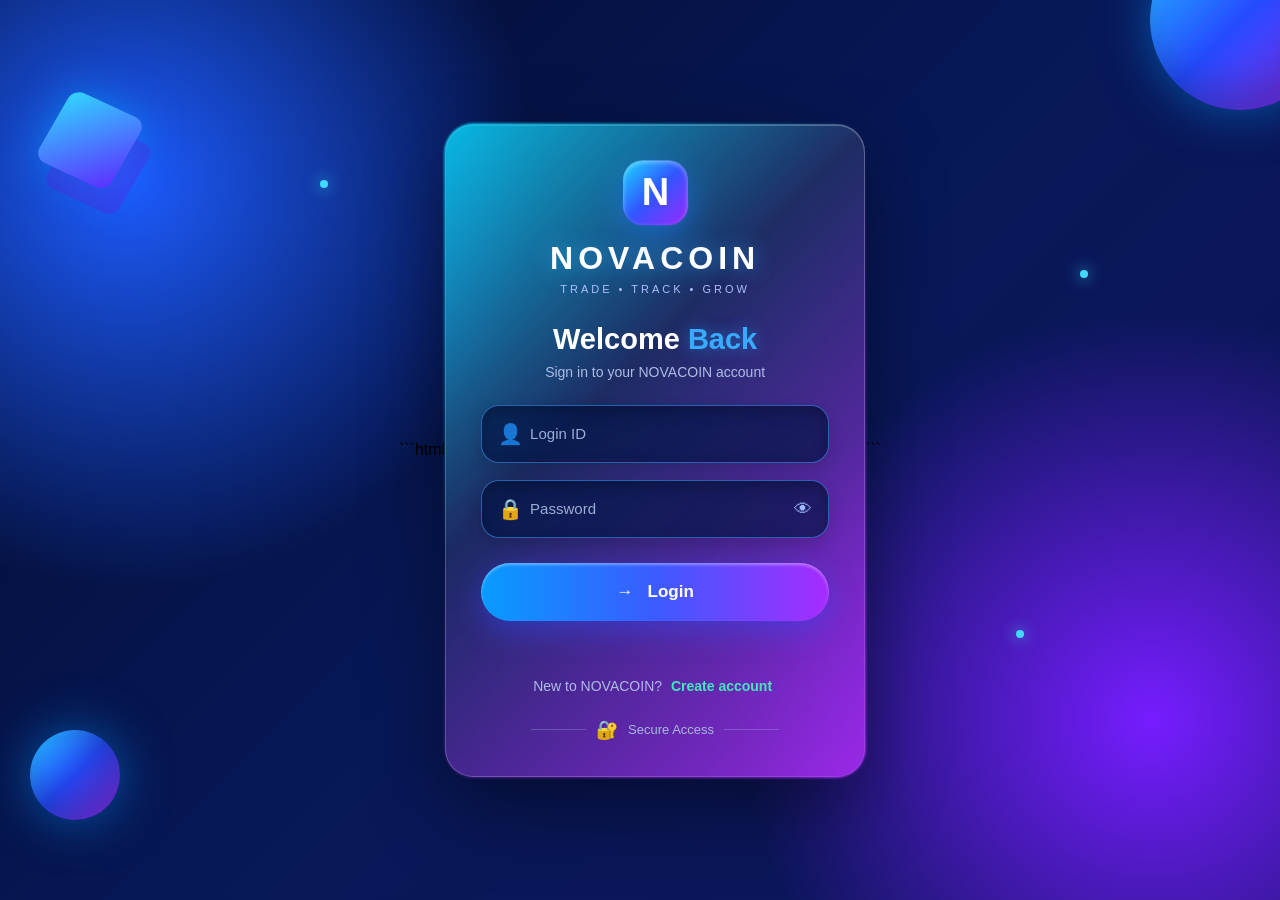
==== index.html @ 46107ed2 "Add files via upload" ====
```html
<!DOCTYPE html>
<html lang="en">

<head>

    <meta charset="UTF-8">
    <meta name="viewport"
          content="width=device-width, initial-scale=1.0">

    <title>NOVACOIN | Sign In</title>

    <style>

        * {
            box-sizing: border-box;
            margin: 0;
            padding: 0;
        }

        body {

            min-height: 100vh;

            display: flex;
            justify-content: center;
            align-items: center;

            overflow: hidden;

            font-family:
                Arial,
                Helvetica,
                sans-serif;

            background:
                radial-gradient(
                    circle at 10% 20%,
                    #1d5cff 0%,
                    transparent 30%
                ),
                radial-gradient(
                    circle at 90% 80%,
                    #761dff 0%,
                    transparent 30%
                ),
                linear-gradient(
                    135deg,
                    #020b2d,
                    #071858,
                    #10145c
                );

            position: relative;
        }


        /* =========================
           BACKGROUND 3D SHAPES
        ========================== */

        .circle {

            position: absolute;

            width: 180px;
            height: 180px;

            border-radius: 50%;

            background:
                linear-gradient(
                    135deg,
                    #24c6ff,
                    #254bff,
                    #9b2cff
                );

            box-shadow:
                0 0 50px rgba(0, 153, 255, .5),
                inset -20px -20px 40px rgba(0,0,0,.25);

            animation: float 6s ease-in-out infinite;
        }

        .circle.one {

            top: -70px;
            right: -50px;

        }

        .circle.two {

            width: 90px;
            height: 90px;

            left: 30px;
            bottom: 80px;

            animation-delay: 2s;
        }


        /* 3D cube */

        .cube {

            position: absolute;

            width: 80px;
            height: 80px;

            left: 50px;
            top: 100px;

            background:
                linear-gradient(
                    135deg,
                    #30d9ff,
                    #5d2cff
                );

            transform:
                rotate(25deg)
                skew(-5deg);

            border-radius: 12px;

            box-shadow:
                20px 20px 0 rgba(88, 33, 220, .35),
                0 0 40px rgba(0, 174, 255, .5);

            animation:
                cubeFloat 7s ease-in-out infinite;
        }


        /* =========================
           FLOATING DOTS
        ========================== */

        .dot {

            position: absolute;

            width: 8px;
            height: 8px;

            background: #42d9ff;

            border-radius: 50%;

            box-shadow:
                0 0 15px #42d9ff;

            animation:
                float 5s infinite ease-in-out;
        }

        .dot1 {
            top: 20%;
            left: 25%;
        }

        .dot2 {
            top: 70%;
            right: 20%;
            animation-delay: 1s;
        }

        .dot3 {
            top: 30%;
            right: 15%;
            animation-delay: 2s;
        }


        /* =========================
           MAIN LOGIN CARD
        ========================== */

        .login-container {

            width: 92%;
            max-width: 420px;

            padding: 35px;

            position: relative;

            border-radius: 28px;

            background:
                linear-gradient(
                    145deg,
                    rgba(255,255,255,.13),
                    rgba(255,255,255,.04)
                );

            border:
                1px solid rgba(255,255,255,.25);

            backdrop-filter:
                blur(20px);

            -webkit-backdrop-filter:
                blur(20px);

            box-shadow:

                0 30px 80px
                rgba(0,0,0,.45),

                inset 0 1px 0
                rgba(255,255,255,.25);

            z-index: 10;

            animation:
                cardAppear .8s ease;
        }


        /* glowing border */

        .login-container::before {

            content: "";

            position: absolute;

            inset: -2px;

            border-radius: 30px;

            background:
                linear-gradient(
                    135deg,
                    #00d9ff,
                    transparent 40%,
                    #b52cff
                );

            z-index: -1;

            opacity: .8;

            filter: blur(1px);
        }


        /* =========================
           LOGO
        ========================== */

        .logo {

            text-align: center;

            margin-bottom: 8px;
        }

        .logo-icon {

            width: 65px;
            height: 65px;

            margin: auto;

            display: flex;

            justify-content: center;
            align-items: center;

            border-radius: 20px;

            font-size: 38px;
            font-weight: 900;

            color: white;

            background:
                linear-gradient(
                    135deg,
                    #19d9ff,
                    #3155ff,
                    #9c28ff
                );

            box-shadow:

                0 10px 30px
                rgba(28,123,255,.5),

                inset 0 2px 5px
                rgba(255,255,255,.4);

            transform:
                perspective(300px)
                rotateX(5deg);

            animation:
                logoFloat 4s ease-in-out infinite;
        }


        .brand {

            margin-top: 15px;

            color: white;

            font-size: 32px;

            font-weight: 800;

            letter-spacing: 5px;

            text-shadow:
                0 0 20px rgba(52,178,255,.6);
        }

        .tagline {

            margin-top: 6px;

            color: #aebfff;

            font-size: 11px;

            letter-spacing: 3px;
        }


        /* =========================
           WELCOME
        ========================== */

        .welcome {

            text-align: center;

            margin-top: 28px;

            margin-bottom: 25px;
        }

        .welcome h1 {

            color: white;

            font-size: 29px;

            margin-bottom: 8px;
        }

        .welcome h1 span {

            color: #38aaff;

            text-shadow:
                0 0 15px
                rgba(40,170,255,.5);
        }

        .welcome p {

            color: #aebce5;

            font-size: 14px;
        }


        /* =========================
           INPUT
        ========================== */

        .input-group {

            position: relative;

            margin-bottom: 17px;
        }

        .input-group .icon {

            position: absolute;

            left: 17px;
            top: 50%;

            transform:
                translateY(-50%);

            font-size: 20px;

            color: #9dbbff;

            z-index: 2;
        }

        input {

            width: 100%;

            height: 58px;

            padding:
                0 48px;

            border-radius: 18px;

            border:
                1px solid rgba(65,156,255,.55);

            outline: none;

            color: white;

            font-size: 15px;

            background:
                rgba(2,20,70,.65);

            box-shadow:

                inset 0 5px 15px
                rgba(0,0,0,.25),

                0 5px 15px
                rgba(0,0,0,.15);

            transition:
                .3s;
        }

        input::placeholder {

            color: #9caed5;
        }

        input:focus {

            border-color:
                #25c8ff;

            box-shadow:

                0 0 20px
                rgba(0,190,255,.25),

                inset 0 5px 15px
                rgba(0,0,0,.2);
        }


        /* password eye */

        .eye {

            position: absolute;

            right: 17px;
            top: 50%;

            transform:
                translateY(-50%);

            cursor: pointer;

            color: #9dbbff;

            font-size: 18px;
        }


        /* =========================
           LOGIN BUTTON
        ========================== */

        .login-btn {

            width: 100%;

            height: 58px;

            border: none;

            border-radius: 30px;

            margin-top: 8px;

            color: white;

            font-size: 17px;

            font-weight: bold;

            cursor: pointer;

            background:
                linear-gradient(
                    90deg,
                    #079cff,
                    #3b5bff,
                    #a72cff
                );

            box-shadow:

                0 10px 30px
                rgba(48,77,255,.45),

                inset 0 2px 3px
                rgba(255,255,255,.35);

            transition:
                .25s;

            position: relative;

            overflow: hidden;
        }

        .login-btn:hover {

            transform:
                translateY(-3px);

            box-shadow:

                0 15px 40px
                rgba(72,79,255,.65);
        }

        .login-btn:active {

            transform:
                translateY(1px)
                scale(.98);
        }


        .login-btn::after {

            content: "";

            position: absolute;

            top: 0;
            left: -100%;

            width: 50%;
            height: 100%;

            background:
                linear-gradient(
                    90deg,
                    transparent,
                    rgba(255,255,255,.4),
                    transparent
                );

            transform:
                skewX(-20deg);

            animation:
                shine 3s infinite;
        }


        /* =========================
           MESSAGE
        ========================== */

        #message {

            min-height: 22px;

            margin-top: 17px;

            text-align: center;

            font-size: 14px;

            font-weight: bold;

            transition:
                .3s;
        }

        .error {

            color: #ff718b;

            text-shadow:
                0 0 10px
                rgba(255,60,100,.3);
        }

        .success {

            color: #38ffb0;

            text-shadow:
                0 0 10px
                rgba(0,255,150,.4);
        }


        /* =========================
           FOOTER
        ========================== */

        .secure {

            display: flex;

            align-items: center;

            justify-content: center;

            gap: 10px;

            margin-top: 25px;

            color: #a8b9df;

            font-size: 13px;
        }

        .register-link {
            margin-top: 18px;
            text-align: center;
            color: #aebce5;
            font-size: 14px;
        }

        .register-link a {
            color: #46e6c0;
            font: inherit;
            font-weight: 700;
            text-decoration: none;
            padding: 5px;
        }

        .register-link a:hover {
            text-decoration: underline;
        }

        .secure::before,
        .secure::after {

            content: "";

            width: 55px;

            height: 1px;

            background:
                rgba(170,190,230,.3);
        }

        .lock {

            color: #39bfff;

            font-size: 18px;
        }


        /* =========================
           ANIMATIONS
        ========================== */

        @keyframes float {

            0%,100% {
                transform:
                    translateY(0px);
            }

            50% {
                transform:
                    translateY(-25px);
            }
        }

        @keyframes cubeFloat {

            0%,100% {
                transform:
                    rotate(25deg)
                    translateY(0);
            }

            50% {
                transform:
                    rotate(45deg)
                    translateY(-30px);
            }
        }

        @keyframes logoFloat {

            0%,100% {
                transform:
                    translateY(0);
            }

            50% {
                transform:
                    translateY(-6px);
            }
        }

        @keyframes cardAppear {

            from {

                opacity: 0;

                transform:
                    perspective(800px)
                    rotateX(12deg)
                    translateY(40px);
            }

            to {

                opacity: 1;

                transform:
                    perspective(800px)
                    rotateX(0)
                    translateY(0);
            }
        }

        @keyframes shine {

            0% {
                left: -100%;
            }

            40%,100% {
                left: 150%;
            }
        }


        /* =========================
           MOBILE
        ========================== */

        @media (max-width: 480px) {

            .login-container {

                padding:
                    27px 22px;

                border-radius:
                    24px;
            }

            .brand {

                font-size: 28px;
            }

            .welcome h1 {

                font-size: 26px;
            }

            .cube {

                left: -25px;
            }

            .circle.two {

                left: -30px;
            }
        }

    </style>

</head>


<body>


    <!-- Background 3D objects -->

    <div class="circle one"></div>

    <div class="circle two"></div>

    <div class="cube"></div>

    <div class="dot dot1"></div>
    <div class="dot dot2"></div>
    <div class="dot dot3"></div>


    <!-- LOGIN CARD -->

    <div class="login-container">


        <!-- LOGO -->

        <div class="logo">

            <div class="logo-icon">
                N
            </div>

            <div class="brand">
                NOVACOIN
            </div>

            <div class="tagline">
                TRADE • TRACK • GROW
            </div>

        </div>


        <!-- WELCOME -->

        <div class="welcome">

            <h1>
                Welcome <span>Back</span>
            </h1>

            <p>
                Sign in to your NOVACOIN account
            </p>

        </div>


        <!-- LOGIN ID -->

        <div class="input-group">

            <span class="icon">👤</span>

            <input
                type="text"
                id="loginId"
                placeholder="Login ID"
                autocomplete="off"
            >

        </div>


        <!-- PASSWORD -->

        <div class="input-group">

            <span class="icon">🔒</span>

            <input
                type="password"
                id="password"
                placeholder="Password"
            >

            <span
                class="eye"
                onclick="togglePassword()"
                id="eye">

                👁

            </span>

        </div>


        <!-- LOGIN -->

        <button
            class="login-btn"
            onclick="login()">

            → &nbsp; Login

        </button>


        <!-- MESSAGE -->

        <div
            id="message">
        </div>


        <!-- REGISTER LINK: registration page is maintained separately -->
        <div class="register-link">
            New to NOVACOIN?
            <a href="register.html">Create account</a>
        </div>

        <!-- SECURE -->

        <div class="secure">

            <span class="lock">
                🔐
            </span>

            Secure Access

        </div>


    </div>


<script>


    /* ==================================
       OFFLINE USERS
       ================================== */

    const users = {

        "RITIK123": {
            password: "Ritik@123",
            link: "https://rishavi1.github.io/nova-coin/all/ritik/index.html"
        },

        "PRITHVI123": {
            password: "Prithvi@123",
            link: "https://rishavi1.github.io/nova-coin/all/prithvi/index.html"
        },

        "RISHAV123": {
            password: "Rishav@123",
            link: "https://rishavi1.github.io/nova-coin/all/rishav/index.html"
        },

       
    };


    /* ==================================
       LOGIN
       ================================== */

    function login() {

        const id =
            document
            .getElementById("loginId")
            .value
            .trim()
            .toLowerCase();

        const password =
            document
            .getElementById("password")
            .value;

        const message =
            document
            .getElementById("message");


        /*
         * Empty ID
         */

        if (id === "") {

            message.innerHTML =
                "Please enter Login ID";

            message.className =
                "error";

            return;
        }


        /*
         * Empty password
         */

        if (password === "") {

            message.innerHTML =
                "Please enter password";

            message.className =
                "error";

            return;
        }


        /*
         * USER DOES NOT EXIST
         */

        const savedUsers = JSON.parse(localStorage.getItem("novacoinUsers") || "{}");
        const accountUsers = { ...users, ...savedUsers };

        if (!accountUsers[id]) {

            message.innerHTML =
                "⚠ Account does not exist";

            message.className =
                "error";

            return;
        }


        /*
         * WRONG PASSWORD
         */

        if (accountUsers[id].password !== password) {

            message.innerHTML =
                "⚠ Password is wrong";

            message.className =
                "error";

            return;
        }


        /*
         * LOGIN SUCCESS
         */

        message.innerHTML =
            "✓ Login successful";

        message.className =
            "success";


        /*
         * Redirect
         */

        setTimeout(function() {

            window.location.href =
                accountUsers[id].link || "index.html";

        }, 700);

    }


    /* ==================================
       SHOW / HIDE PASSWORD
       ================================== */

    function togglePassword() {

        const password =
            document.getElementById("password");

        const eye =
            document.getElementById("eye");


        if (password.type === "password") {

            password.type = "text";

            eye.innerHTML = "🙈";

        } else {

            password.type = "password";

            eye.innerHTML = "👁";

        }

    }


    /* ==================================
       ENTER KEY LOGIN
       ================================== */

    document.addEventListener(
        "keydown",
        function(event) {

            if (event.key === "Enter") {

                login();

            }

        }
    );

</script>


</body>

</html>
```
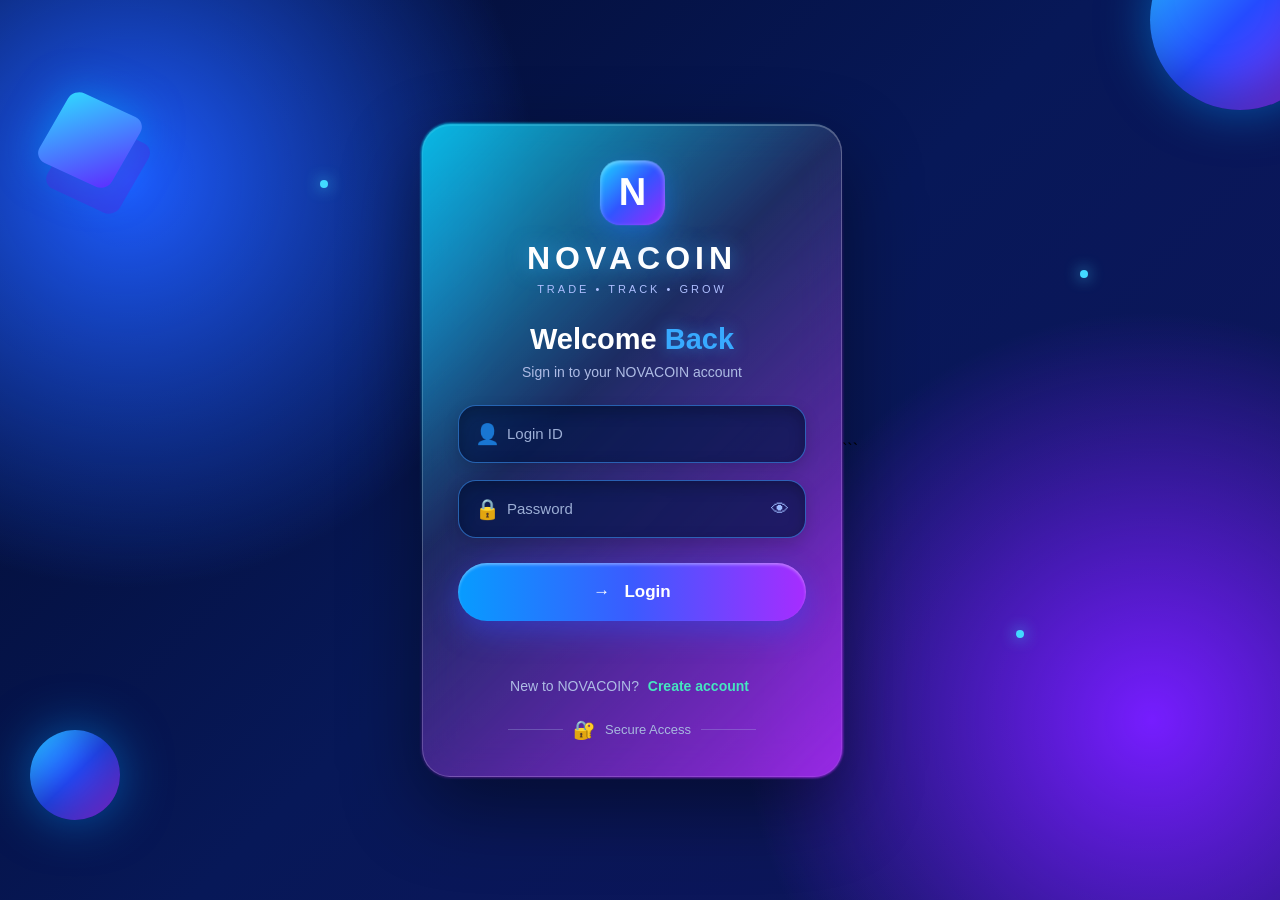
==== commit 92f045ba: "Update index.html" ====
--- a/index.html
+++ b/index.html
@@ -1,4 +1,4 @@
-```html
+
 <!DOCTYPE html>
 <html lang="en">
 
@@ -960,12 +960,14 @@
 
     function login() {
 
+        // Login IDs are stored as uppercase keys, so normalize user input
+        // to uppercase before looking up an account.
         const id =
             document
             .getElementById("loginId")
             .value
             .trim()
-            .toLowerCase();
+            .toUpperCase();
 
         const password =
             document
@@ -1013,8 +1015,26 @@
          * USER DOES NOT EXIST
          */
 
-        const savedUsers = JSON.parse(localStorage.getItem("novacoinUsers") || "{}");
-        const accountUsers = { ...users, ...savedUsers };
+        let savedUsers = {};
+        try {
+            savedUsers = JSON.parse(localStorage.getItem("novacoinUsers") || "{}");
+            if (!savedUsers || typeof savedUsers !== "object" || Array.isArray(savedUsers)) {
+                savedUsers = {};
+            }
+        } catch (error) {
+            savedUsers = {};
+        }
+
+        // Normalize saved registration IDs too, so case differences such as
+        // rishav123, Rishav123, and RISHAV123 do not cause false failures.
+        const normalizedSavedUsers = {};
+        Object.keys(savedUsers).forEach(function(savedId) {
+            const user = savedUsers[savedId];
+            if (user && typeof user === "object") {
+                normalizedSavedUsers[savedId.trim().toUpperCase()] = user;
+            }
+        });
+        const accountUsers = { ...users, ...normalizedSavedUsers };
 
         if (!accountUsers[id]) {
 
